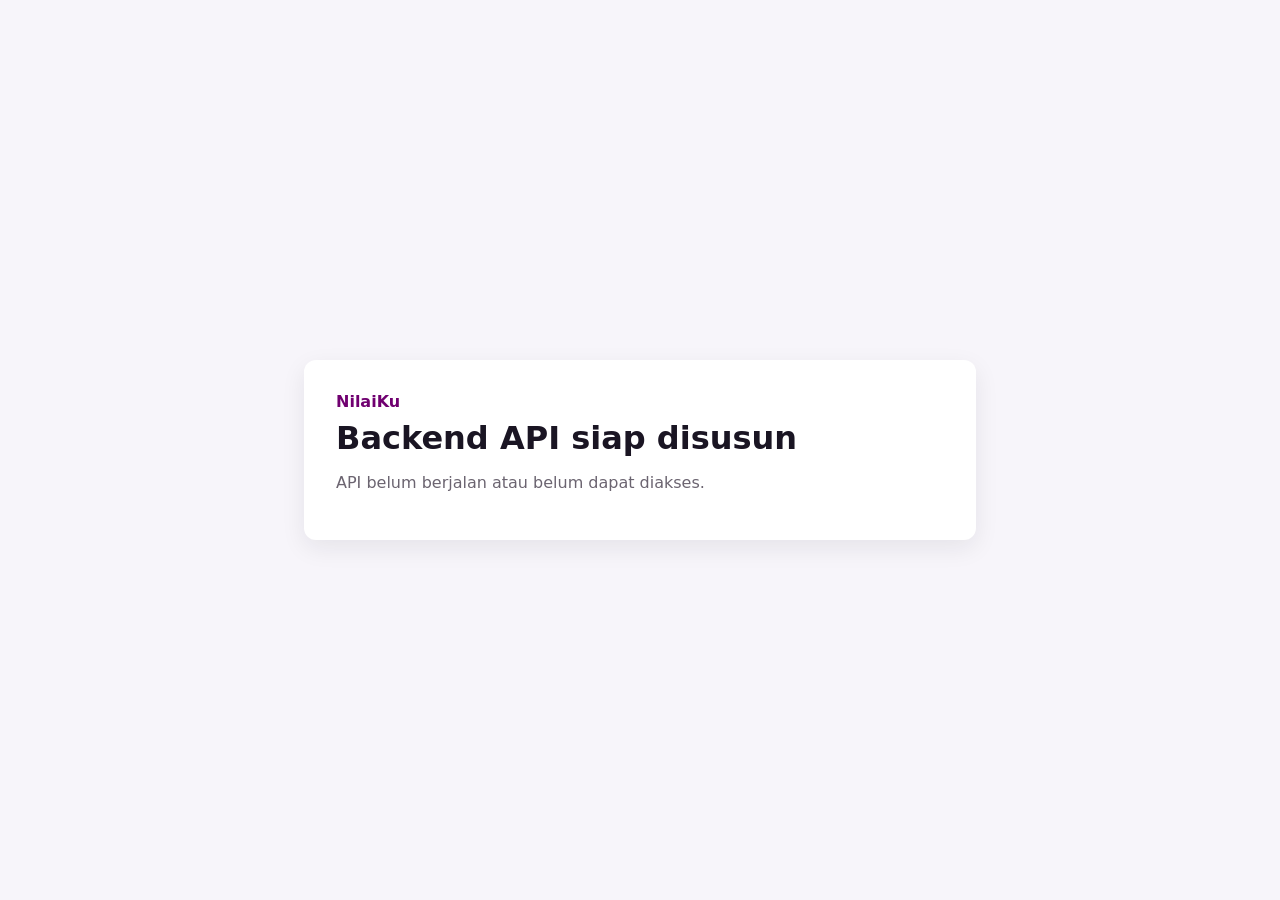
==== index.html @ cbd75c18 "feat - init commit" ====
<!doctype html>
<html lang="id">
  <head>
    <meta charset="UTF-8" />
    <meta name="viewport" content="width=device-width, initial-scale=1.0" />
    <title>NilaiKu API</title>
    <link rel="stylesheet" href="style.css" />
  </head>
  <body>
    <main class="container">
      <p class="eyebrow">NilaiKu</p>
      <h1>Backend API siap disusun</h1>
      <p id="status">Memeriksa endpoint API…</p>
    </main>
    <script src="script.js"></script>
  </body>
</html>
---- style.css ----
:root {
  color: #1a1523;
  background: #f7f5fa;
  font-family: system-ui, sans-serif;
}

* {
  box-sizing: border-box;
}

body {
  display: grid;
  min-height: 100vh;
  margin: 0;
  place-items: center;
}

.container {
  width: min(100% - 2rem, 42rem);
  padding: 2rem;
  border-radius: 12px;
  background: #fff;
  box-shadow: 0 8px 24px rgb(26 21 35 / 8%);
}

.eyebrow {
  margin: 0;
  color: #700070;
  font-weight: 700;
}

h1 {
  margin: 0.5rem 0;
}

#status {
  color: #6b6470;
}
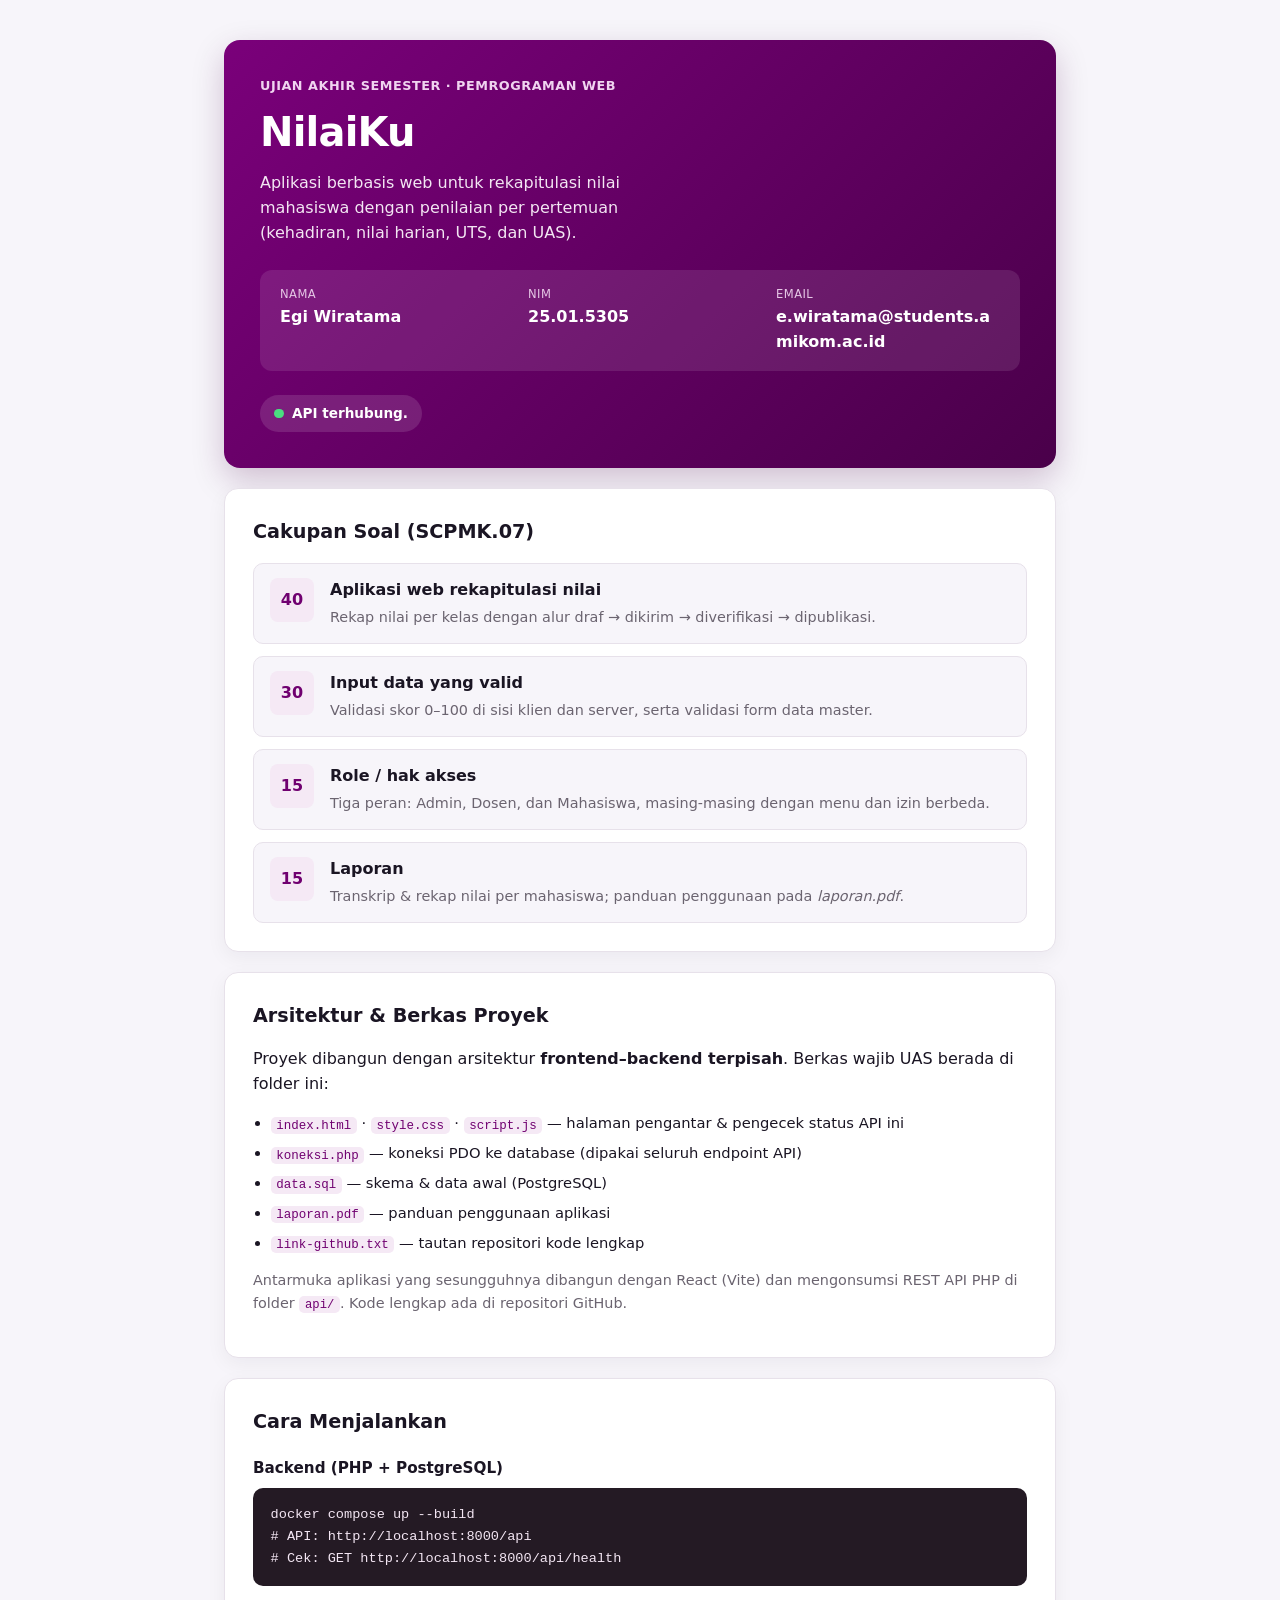
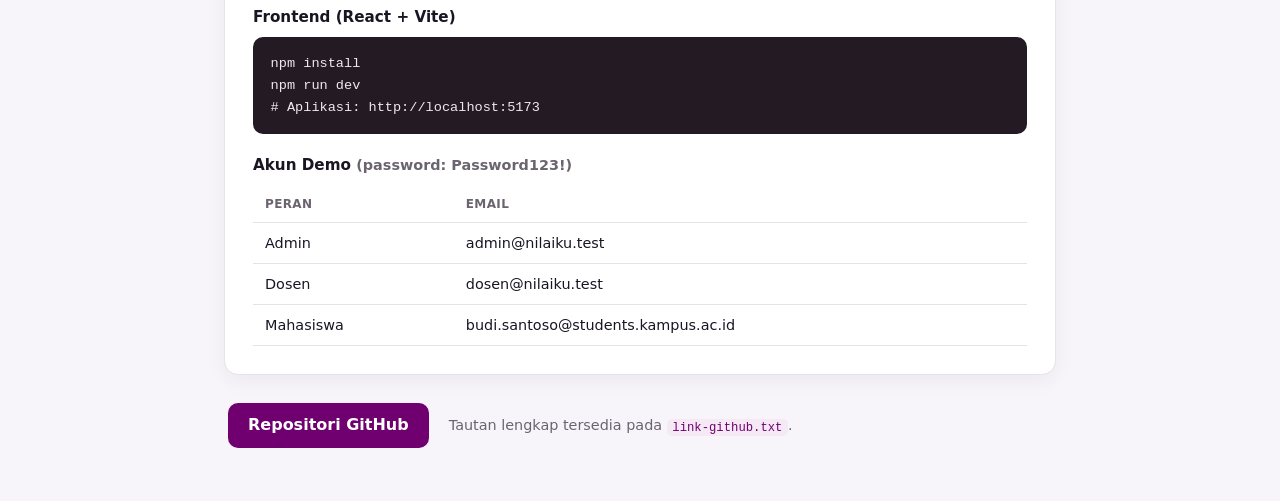
==== commit e2db5204: "docs: add UAS submission deliverables (cover page, laporan, links) Turn the placeholder root page in" ====
--- a/index.html
+++ b/index.html
@@ -3,14 +3,75 @@
   <head>
     <meta charset="UTF-8" />
     <meta name="viewport" content="width=device-width, initial-scale=1.0" />
-    <title>NilaiKu API</title>
+    <title>NilaiKu — Aplikasi Rekapitulasi Nilai</title>
     <link rel="stylesheet" href="style.css" />
   </head>
   <body>
-    <main class="container">
-      <p class="eyebrow">NilaiKu</p>
-      <h1>Backend API siap disusun</h1>
-      <p id="status">Memeriksa endpoint API…</p>
+    <main class="page">
+      <header class="cover">
+        <p class="eyebrow">Ujian Akhir Semester · Pemrograman Web</p>
+        <h1>NilaiKu</h1>
+        <p class="lead">Aplikasi berbasis web untuk rekapitulasi nilai mahasiswa dengan penilaian per pertemuan (kehadiran, nilai harian, UTS, dan UAS).</p>
+
+        <!-- Isi identitas kamu di sini -->
+        <dl class="identitas">
+          <div><dt>Nama</dt><dd>Egi Wiratama</dd></div>
+          <div><dt>NIM</dt><dd>25.01.5305</dd></div>
+          <div><dt>Email</dt><dd>e.wiratama@students.amikom.ac.id</dd></div>
+        </dl>
+
+        <p class="status" id="status" data-state="checking">Memeriksa koneksi API…</p>
+      </header>
+
+      <section class="card">
+        <h2>Cakupan Soal (SCPMK.07)</h2>
+        <ul class="rubrik">
+          <li><span class="poin">40</span><div><strong>Aplikasi web rekapitulasi nilai</strong><p>Rekap nilai per kelas dengan alur draf → dikirim → diverifikasi → dipublikasi.</p></div></li>
+          <li><span class="poin">30</span><div><strong>Input data yang valid</strong><p>Validasi skor 0–100 di sisi klien dan server, serta validasi form data master.</p></div></li>
+          <li><span class="poin">15</span><div><strong>Role / hak akses</strong><p>Tiga peran: Admin, Dosen, dan Mahasiswa, masing-masing dengan menu dan izin berbeda.</p></div></li>
+          <li><span class="poin">15</span><div><strong>Laporan</strong><p>Transkrip &amp; rekap nilai per mahasiswa; panduan penggunaan pada <em>laporan.pdf</em>.</p></div></li>
+        </ul>
+      </section>
+
+      <section class="card">
+        <h2>Arsitektur &amp; Berkas Proyek</h2>
+        <p>Proyek dibangun dengan arsitektur <strong>frontend–backend terpisah</strong>. Berkas wajib UAS berada di folder ini:</p>
+        <ul class="files">
+          <li><code>index.html</code> · <code>style.css</code> · <code>script.js</code> — halaman pengantar &amp; pengecek status API ini</li>
+          <li><code>koneksi.php</code> — koneksi PDO ke database (dipakai seluruh endpoint API)</li>
+          <li><code>data.sql</code> — skema &amp; data awal (PostgreSQL)</li>
+          <li><code>laporan.pdf</code> — panduan penggunaan aplikasi</li>
+          <li><code>link-github.txt</code> — tautan repositori kode lengkap</li>
+        </ul>
+        <p class="muted">Antarmuka aplikasi yang sesungguhnya dibangun dengan React (Vite) dan mengonsumsi REST API PHP di folder <code>api/</code>. Kode lengkap ada di repositori GitHub.</p>
+      </section>
+
+      <section class="card">
+        <h2>Cara Menjalankan</h2>
+        <h3>Backend (PHP + PostgreSQL)</h3>
+        <pre><code>docker compose up --build
+# API: http://localhost:8000/api
+# Cek: GET http://localhost:8000/api/health</code></pre>
+        <h3>Frontend (React + Vite)</h3>
+        <pre><code>npm install
+npm run dev
+# Aplikasi: http://localhost:5173</code></pre>
+
+        <h3>Akun Demo <span class="muted">(password: Password123!)</span></h3>
+        <table class="akun">
+          <thead><tr><th>Peran</th><th>Email</th></tr></thead>
+          <tbody>
+            <tr><td>Admin</td><td>admin@nilaiku.test</td></tr>
+            <tr><td>Dosen</td><td>dosen@nilaiku.test</td></tr>
+            <tr><td>Mahasiswa</td><td>budi.santoso@students.kampus.ac.id</td></tr>
+          </tbody>
+        </table>
+      </section>
+
+      <footer class="foot">
+        <a class="btn" id="github" href="#" target="_blank" rel="noreferrer">Repositori GitHub</a>
+        <p class="muted">Tautan lengkap tersedia pada <code>link-github.txt</code>.</p>
+      </footer>
     </main>
     <script src="script.js"></script>
   </body>
--- a/style.css
+++ b/style.css
@@ -1,7 +1,15 @@
 :root {
-  color: #1a1523;
-  background: #f7f5fa;
-  font-family: system-ui, sans-serif;
+  --ink: #1a1523;
+  --ink-muted: #6b6470;
+  --primary: #700070;
+  --primary-tint: #f5e9f5;
+  --line: #e7e1ea;
+  --surface: #ffffff;
+  --bg: #f7f5fa;
+  color: var(--ink);
+  background: var(--bg);
+  font-family: system-ui, -apple-system, "Segoe UI", sans-serif;
+  line-height: 1.55;
 }
 
 * {
@@ -9,30 +17,231 @@
 }
 
 body {
-  display: grid;
-  min-height: 100vh;
-  margin: 0;
+  margin: 0;
+  padding: 2.5rem 1rem;
+}
+
+.page {
+  width: min(100% - 0rem, 52rem);
+  margin: 0 auto;
+  display: flex;
+  flex-direction: column;
+  gap: 1.25rem;
+}
+
+/* Cover */
+.cover {
+  padding: 2.25rem;
+  border-radius: 16px;
+  background: linear-gradient(135deg, #7a007a, #4a004a);
+  color: #fff;
+  box-shadow: 0 12px 32px rgb(70 0 70 / 22%);
+}
+
+.eyebrow {
+  margin: 0;
+  font-weight: 700;
+  font-size: 0.8rem;
+  letter-spacing: 0.04em;
+  text-transform: uppercase;
+  color: #f0d4f0;
+}
+
+.cover h1 {
+  margin: 0.35rem 0 0.5rem;
+  font-size: 2.5rem;
+  letter-spacing: -0.02em;
+}
+
+.lead {
+  margin: 0 0 1.5rem;
+  max-width: 40ch;
+  color: #f3e6f3;
+}
+
+.identitas {
+  display: grid;
+  grid-template-columns: repeat(auto-fit, minmax(12rem, 1fr));
+  gap: 0.75rem 1.5rem;
+  margin: 0 0 1.5rem;
+  padding: 1rem 1.25rem;
+  border-radius: 12px;
+  background: rgb(255 255 255 / 10%);
+}
+
+.identitas div {
+  display: flex;
+  flex-direction: column;
+}
+
+.identitas dt {
+  font-size: 0.72rem;
+  text-transform: uppercase;
+  letter-spacing: 0.04em;
+  color: #e6c8e6;
+}
+
+.identitas dd {
+  margin: 0.1rem 0 0;
+  font-weight: 600;
+  overflow-wrap: anywhere;
+}
+
+.status {
+  display: inline-flex;
+  align-items: center;
+  gap: 0.5rem;
+  margin: 0;
+  padding: 0.5rem 0.9rem;
+  border-radius: 999px;
+  font-size: 0.85rem;
+  font-weight: 600;
+  background: rgb(255 255 255 / 12%);
+}
+
+.status::before {
+  content: "";
+  width: 0.6rem;
+  height: 0.6rem;
+  border-radius: 50%;
+  background: #d9c2d9;
+}
+
+.status[data-state="online"]::before { background: #4ade80; }
+.status[data-state="offline"]::before { background: #f87171; }
+
+/* Cards */
+.card {
+  padding: 1.75rem;
+  border: 1px solid var(--line);
+  border-radius: 14px;
+  background: var(--surface);
+  box-shadow: 0 6px 20px rgb(26 21 35 / 5%);
+}
+
+.card h2 {
+  margin: 0 0 1rem;
+  font-size: 1.2rem;
+}
+
+.card h3 {
+  margin: 1.25rem 0 0.5rem;
+  font-size: 0.95rem;
+}
+
+.muted {
+  color: var(--ink-muted);
+  font-size: 0.9rem;
+}
+
+/* Rubrik */
+.rubrik {
+  list-style: none;
+  margin: 0;
+  padding: 0;
+  display: grid;
+  gap: 0.75rem;
+}
+
+.rubrik li {
+  display: flex;
+  gap: 1rem;
+  align-items: flex-start;
+  padding: 0.9rem 1rem;
+  border: 1px solid var(--line);
+  border-radius: 10px;
+  background: var(--bg);
+}
+
+.rubrik .poin {
+  flex: none;
+  min-width: 2.75rem;
+  height: 2.75rem;
+  display: grid;
   place-items: center;
-}
-
-.container {
-  width: min(100% - 2rem, 42rem);
-  padding: 2rem;
-  border-radius: 12px;
-  background: #fff;
-  box-shadow: 0 8px 24px rgb(26 21 35 / 8%);
-}
-
-.eyebrow {
-  margin: 0;
-  color: #700070;
-  font-weight: 700;
-}
-
-h1 {
-  margin: 0.5rem 0;
-}
-
-#status {
-  color: #6b6470;
-}
+  border-radius: 8px;
+  background: var(--primary-tint);
+  color: var(--primary);
+  font-weight: 800;
+}
+
+.rubrik strong { display: block; }
+.rubrik p { margin: 0.2rem 0 0; color: var(--ink-muted); font-size: 0.9rem; }
+
+/* Lists & code */
+.files {
+  margin: 0;
+  padding-left: 1.1rem;
+  display: grid;
+  gap: 0.4rem;
+  font-size: 0.92rem;
+}
+
+code {
+  padding: 0.1rem 0.35rem;
+  border-radius: 5px;
+  background: var(--primary-tint);
+  color: var(--primary);
+  font-size: 0.85em;
+}
+
+pre {
+  margin: 0 0 0.5rem;
+  padding: 1rem 1.1rem;
+  border-radius: 10px;
+  background: #241a24;
+  color: #f3e6f3;
+  overflow-x: auto;
+}
+
+pre code {
+  padding: 0;
+  background: none;
+  color: inherit;
+  font-size: 0.85rem;
+  line-height: 1.6;
+}
+
+/* Table akun */
+.akun {
+  width: 100%;
+  border-collapse: collapse;
+  font-size: 0.9rem;
+}
+
+.akun th,
+.akun td {
+  text-align: left;
+  padding: 0.55rem 0.75rem;
+  border-bottom: 1px solid var(--line);
+}
+
+.akun th {
+  font-size: 0.75rem;
+  text-transform: uppercase;
+  letter-spacing: 0.03em;
+  color: var(--ink-muted);
+}
+
+/* Footer */
+.foot {
+  display: flex;
+  flex-wrap: wrap;
+  align-items: center;
+  gap: 0.75rem 1.25rem;
+  padding: 0.5rem 0.25rem 1rem;
+}
+
+.btn {
+  display: inline-flex;
+  align-items: center;
+  padding: 0.65rem 1.25rem;
+  border-radius: 10px;
+  background: var(--primary);
+  color: #fff;
+  font-weight: 600;
+  text-decoration: none;
+}
+
+.btn:hover { background: #5a005a; }
+.foot .muted { margin: 0; }
